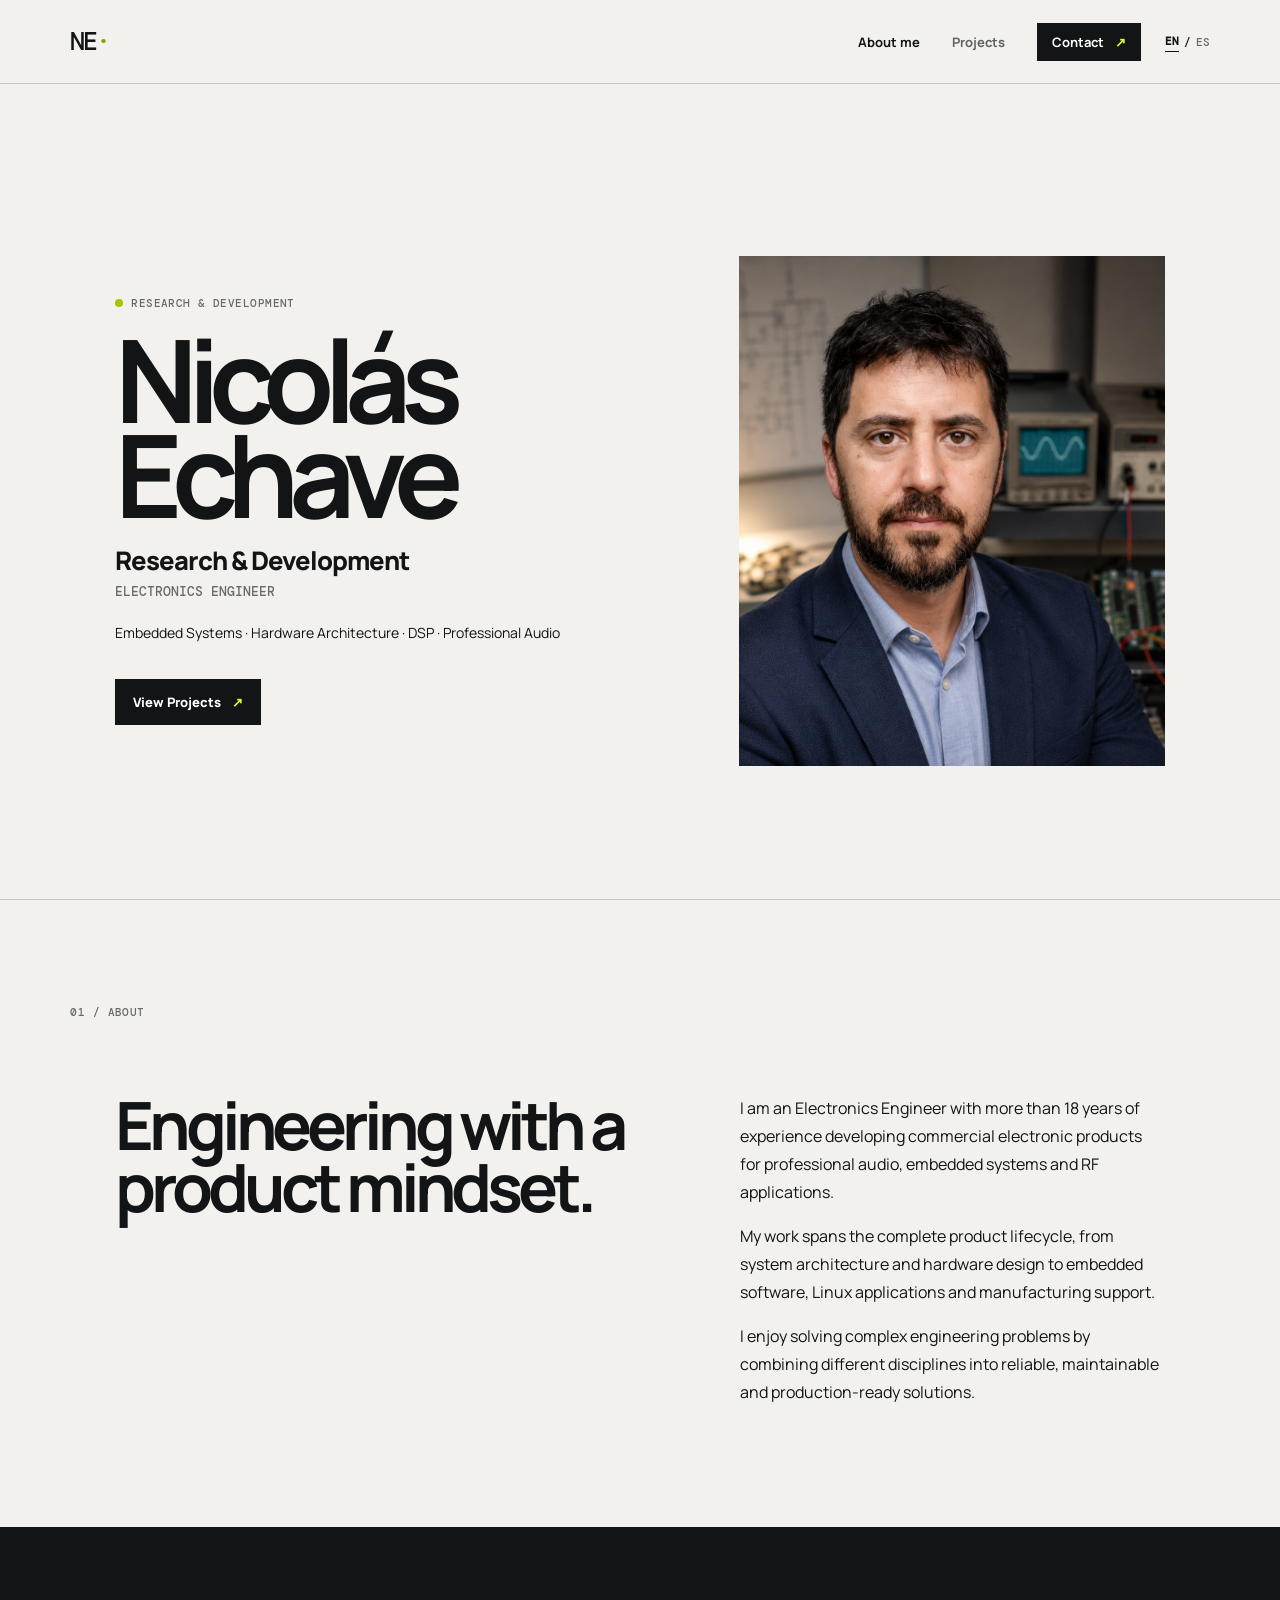
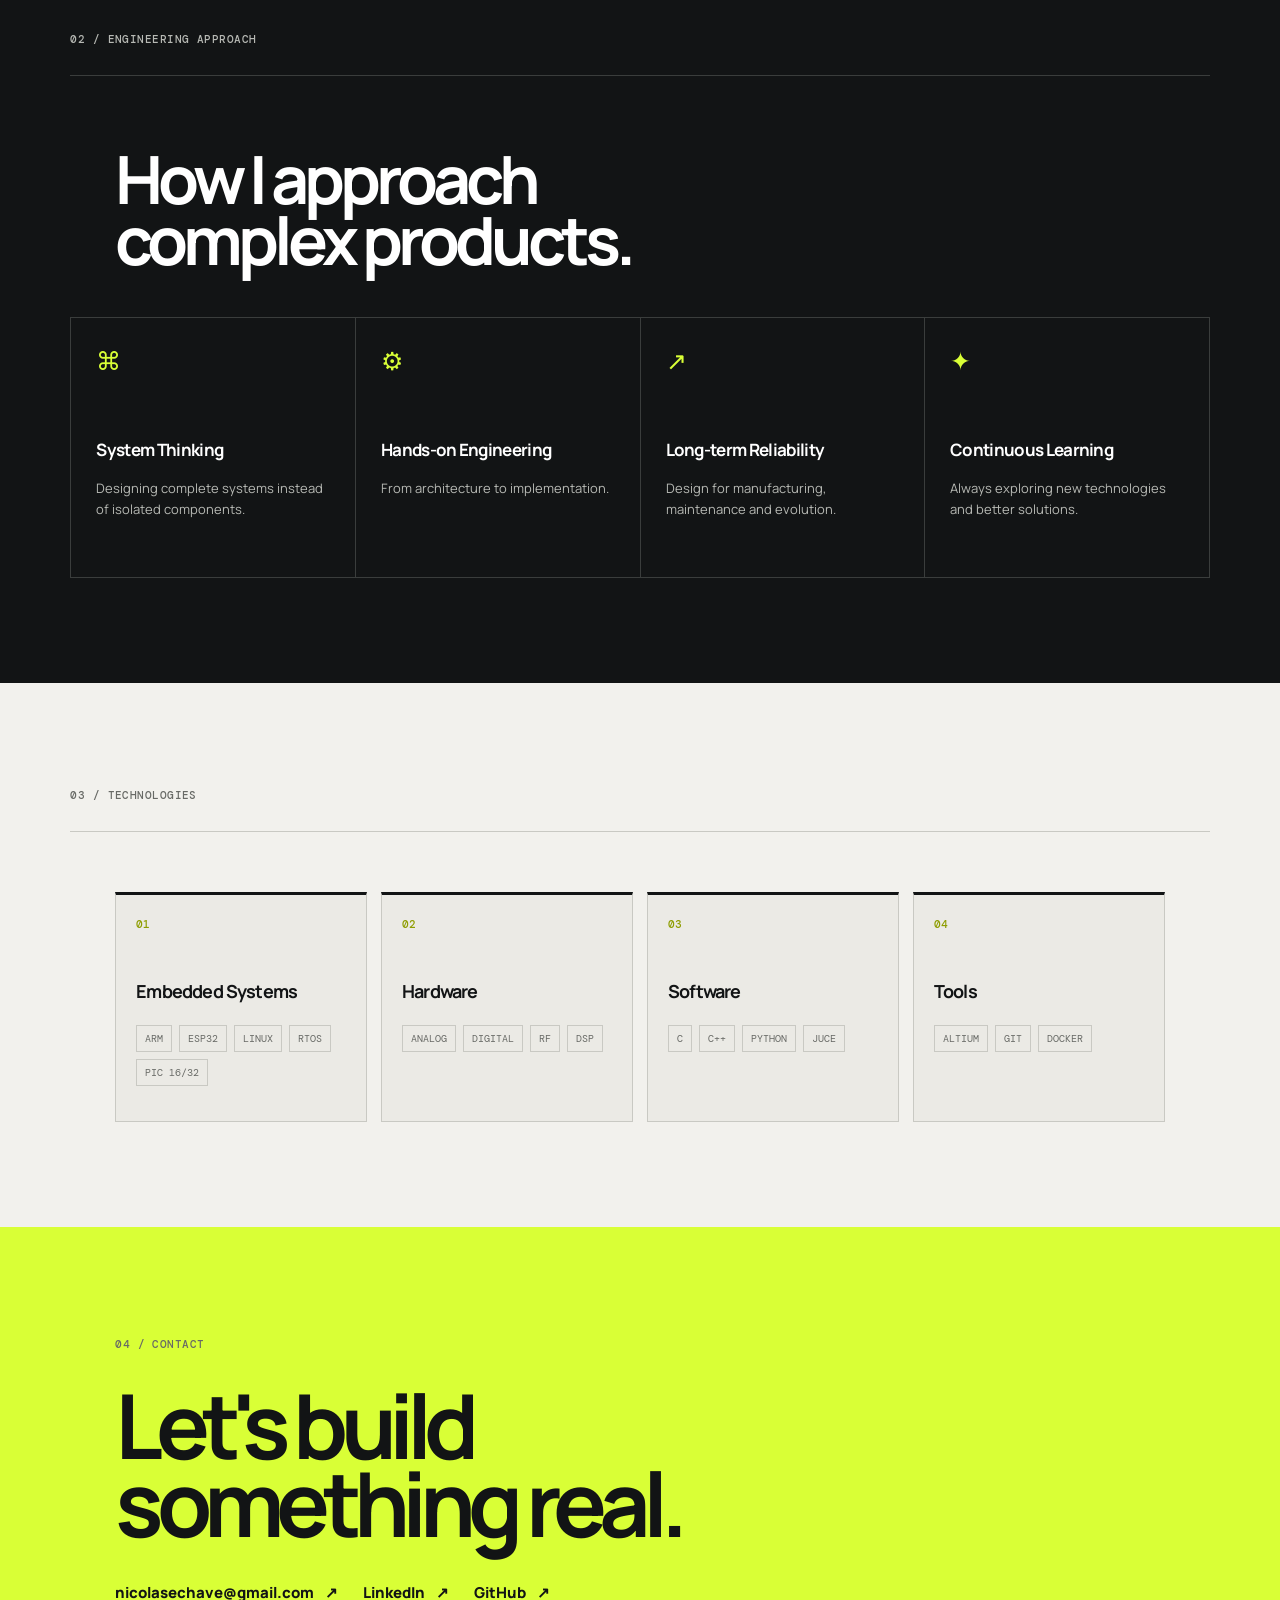
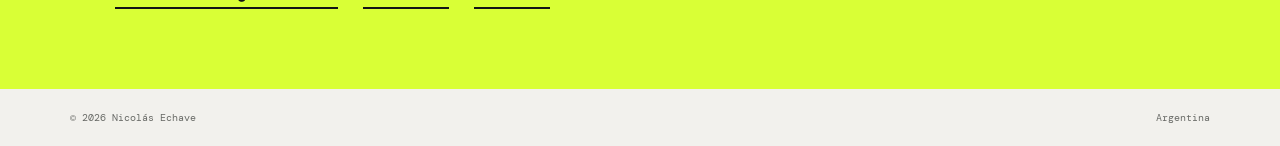
==== index.html @ 8f2b389d "initial start commit , created from local" ====
<!doctype html>
<html lang="en">
  <head>
    <meta charset="UTF-8" />
    <meta name="viewport" content="width=device-width, initial-scale=1.0" />
    <meta name="description" content="Portfolio of Nicolas Echave, Head of Research and Development and Electronics Engineer." />
    <title>Nicolas Echave — About</title>
    <link rel="preconnect" href="https://fonts.googleapis.com" />
    <link rel="preconnect" href="https://fonts.gstatic.com" crossorigin />
    <link href="https://fonts.googleapis.com/css2?family=DM+Mono:wght@400;500&family=Manrope:wght@400;500;600;700;800&display=swap" rel="stylesheet" />
    <link rel="stylesheet" href="styles.css" />
    <link rel="stylesheet" href="portrait.css" />
    <link rel="stylesheet" href="technologies.css" />
  </head>
  <body data-page="about">
    <header class="site-header">
      <a class="brand" href="index.html" aria-label="Nicolas Echave home">NE<span>·</span></a>
      <nav aria-label="Main navigation">
        <a class="active" href="index.html" data-i18n="navAbout">About me</a>
        <a href="projects.html" data-i18n="navProjects">Projects</a>
        <a class="nav-contact" href="#contact" data-i18n="navContact">Contact <span>↗</span></a>
      </nav>
      <div class="language-switch" aria-label="Language selector">
        <button type="button" data-language="en" aria-pressed="true">EN</button><span>/</span>
        <button type="button" data-language="es" aria-pressed="false">ES</button>
      </div>
    </header>

    <main>
      <section class="about-hero">
        <div class="hero-copy">
          <p class="eyebrow"><span></span><span data-i18n="heroEyebrow">Research & development</span></p>
          <h1>Nicolás<br />Echave</h1>
          <p class="hero-role" data-i18n="heroRole">Research & Development</p>
          <p class="hero-title" data-i18n="heroTitle">Electronics Engineer</p>
          <p class="hero-skills" data-i18n="heroSkills">Embedded Systems · Hardware Architecture · DSP · Professional Audio</p>
          <a class="primary-link" href="projects.html" data-i18n="viewProjects">View Projects <span>↗</span></a>
        </div>
        <div class="portrait-frame">
          <img src="profile2.png" alt="Nicolás Echave, Electronics Engineer" />
        </div>
      </section>

      <section class="about-section" id="about">
        <p class="eyebrow" data-i18n="aboutEyebrow">01 / About</p>
        <div class="about-copy">
          <h2 data-i18n="aboutHeading">Engineering with a product mindset.</h2>
          <div>
            <p data-i18n="aboutP1">I am an Electronics Engineer with more than 18 years of experience developing commercial electronic products for professional audio, embedded systems and RF applications.</p>
            <p data-i18n="aboutP2">My work spans the complete product lifecycle, from system architecture and hardware design to embedded software, Linux applications and manufacturing support.</p>
            <p data-i18n="aboutP3">I enjoy solving complex engineering problems by combining different disciplines into reliable, maintainable and production-ready solutions.</p>
          </div>
        </div>
      </section>

      <section class="approach-section">
        <div class="section-heading dark-heading"><p class="eyebrow" data-i18n="approachEyebrow">02 / Engineering approach</p></div>
        <div class="approach-intro"><h2 data-i18n="approachHeading">How I approach<br />complex products.</h2></div>
        <div class="approach-grid">
          <article><span class="card-symbol">⌘</span><h3 data-i18n="systemTitle">System Thinking</h3><p data-i18n="systemText">Designing complete systems instead of isolated components.</p></article>
          <article><span class="card-symbol">⚙</span><h3 data-i18n="handsTitle">Hands-on Engineering</h3><p data-i18n="handsText">From architecture to implementation.</p></article>
          <article><span class="card-symbol">↗</span><h3 data-i18n="reliabilityTitle">Long-term Reliability</h3><p data-i18n="reliabilityText">Design for manufacturing, maintenance and evolution.</p></article>
          <article><span class="card-symbol">✦</span><h3 data-i18n="learningTitle">Continuous Learning</h3><p data-i18n="learningText">Always exploring new technologies and better solutions.</p></article>
        </div>
      </section>

      <section class="tech-section">
        <div class="section-heading"><p class="eyebrow" data-i18n="techEyebrow">03 / Technologies</p></div>
        <div class="tech-grid">
          <article><span class="tech-number">01</span><h3 data-i18n="embedded">Embedded Systems</h3><div class="tech-tags"><span>ARM</span><span>ESP32</span><span>Linux</span><span>RTOS</span><span>PIC 16/32</span></div></article>
          <article><span class="tech-number">02</span><h3 data-i18n="hardware">Hardware</h3><div class="tech-tags"><span>Analog</span><span>Digital</span><span>RF</span><span>DSP</span></div></article>
          <article><span class="tech-number">03</span><h3 data-i18n="software">Software</h3><div class="tech-tags"><span>C</span><span>C++</span><span>Python</span><span>JUCE</span></div></article>
          <article><span class="tech-number">04</span><h3 data-i18n="tools">Tools</h3><div class="tech-tags"><span>Altium</span><span>Git</span><span>Docker</span></div></article>
        </div>
      </section>

      <section class="contact" id="contact">
        <p class="eyebrow" data-i18n="contactEyebrow">04 / Contact</p>
        <h2 data-i18n="contactHeading">Let's build<br />something real.</h2>
        <div class="contact-list">
          <a href="mailto:nicolasechave@gmail.com">nicolasechave@gmail.com <span>↗</span></a>
          <a href="https://www.linkedin.com/in/ing-nicolas-echave/" class="contact-placeholder" data-i18n="linkedin">LinkedIn <span>↗</span></a>
          <a href="https://github.com/nicolasechave" class="contact-placeholder" data-i18n="github">GitHub <span>↗</span></a>
        </div>
      </section>
    </main>
    <footer><span>© <span id="year"></span> Nicolás Echave</span><span>Argentina</span></footer>
    <script src="script.js"></script>
  </body>
</html>
---- styles.css ----
:root{--ink:#121415;--paper:#f2f1ed;--muted:#686a66;--lime:#d9ff36;--line:#c9c9c3}*{box-sizing:border-box}html{scroll-behavior:smooth}body{margin:0;background:var(--paper);color:var(--ink);font-family:Manrope,Arial,sans-serif}a{color:inherit;text-decoration:none}.site-header{height:84px;padding:0 5.5vw;display:flex;align-items:center;border-bottom:1px solid var(--line)}.brand{margin-right:auto;font:500 25px/1 'DM Mono',monospace;letter-spacing:-2px}.brand span{color:#8e9d00}nav{display:flex;align-items:center;gap:32px;font-size:13px;font-weight:700}nav a{opacity:.65}nav a:hover,nav a.active{opacity:1}.nav-contact{padding:10px 15px;background:var(--ink);color:#fff!important;opacity:1}.nav-contact span,.primary-link span,.contact-list span{color:var(--lime);margin-left:8px}.language-switch{display:flex;align-items:center;gap:5px;margin-left:24px;font:500 11px 'DM Mono',monospace}.language-switch button{padding:3px 0;border:0;background:transparent;color:var(--muted);font:inherit;cursor:pointer}.language-switch button[aria-pressed=true]{color:var(--ink);font-weight:700;border-bottom:1px solid var(--ink)}.eyebrow{margin:0;font:500 11px/1.3 'DM Mono',monospace;letter-spacing:.04em;text-transform:uppercase;color:var(--muted)}.eyebrow>span:first-child{display:inline-block;width:8px;height:8px;margin-right:8px;border-radius:50%;background:#a6c400}.about-hero{min-height:calc(100vh - 84px);display:grid;grid-template-columns:1.1fr .9fr;padding:8vw 9vw 5vw;gap:8vw;align-items:center;border-bottom:1px solid var(--line)}h1,h2,h3,p{margin-top:0}h1{margin:22px 0;font-size:clamp(4.6rem,9vw,10rem);line-height:.82;letter-spacing:-.09em}.hero-role{margin:0 0 5px;font-size:clamp(1.15rem,2vw,1.7rem);font-weight:800;letter-spacing:-.04em}.hero-title{margin:0 0 22px;font:500 13px 'DM Mono',monospace;text-transform:uppercase;color:var(--muted)}.hero-skills{max-width:500px;margin:0 0 35px;font-size:14px;line-height:1.6}.primary-link{display:inline-block;padding:14px 18px;background:var(--ink);color:#fff;font-size:13px;font-weight:800}.portrait-frame{position:relative;min-height:510px;background:#d9d8d1;overflow:hidden}.portrait-placeholder{position:absolute;inset:0;display:grid;place-content:center;text-align:center;background:linear-gradient(135deg,#c4c5bc,#e3e1d9)}.portrait-placeholder span{font:800 clamp(5rem,13vw,10rem)/.8 Manrope,sans-serif;letter-spacing:-.1em;color:#a3a49b}.portrait-placeholder small{margin-top:22px;font:11px 'DM Mono',monospace;text-transform:uppercase;color:var(--muted)}.portrait-frame>p{position:absolute;bottom:12px;left:14px;margin:0;font:10px 'DM Mono',monospace;text-transform:uppercase;color:var(--muted)}.about-section,.tech-section{padding:105px 5.5vw}.about-copy{display:grid;grid-template-columns:1.2fr 1fr;gap:9vw;padding:75px 3.5vw 0}.about-copy h2,.approach-intro h2{font-size:clamp(2.8rem,5.2vw,5.4rem);line-height:.93;letter-spacing:-.075em}.about-copy div{max-width:510px}.about-copy p{font-size:16px;line-height:1.75}.approach-section{padding:105px 5.5vw;background:var(--ink);color:#fff}.dark-heading{border-color:#3a3d3c!important}.dark-heading .eyebrow{color:#b7b9b4}.section-heading{display:flex;justify-content:space-between;padding-bottom:28px;border-bottom:1px solid var(--line)}.approach-intro{padding:72px 3.5vw 46px}.approach-intro h2{margin:0}.approach-grid{display:grid;grid-template-columns:repeat(4,1fr);border-top:1px solid #3a3d3c;border-left:1px solid #3a3d3c}.approach-grid article{min-height:260px;padding:25px;border-right:1px solid #3a3d3c;border-bottom:1px solid #3a3d3c}.card-symbol{display:block;margin-bottom:60px;color:var(--lime);font-size:25px}.approach-grid h3{font-size:17px;letter-spacing:-.04em}.approach-grid p{margin:0;color:#b7b9b4;font-size:13px;line-height:1.6}.tech-grid{display:grid;grid-template-columns:repeat(4,1fr);gap:18px;padding:60px 3.5vw 0}.tech-grid article{padding:20px 0;border-top:2px solid var(--ink)}.tech-grid h3{margin-bottom:16px;font-size:15px}.tech-grid p{margin:0;font:11px/1.8 'DM Mono',monospace;color:var(--muted)}.contact{padding:110px 9vw 80px;background:var(--lime)}.contact h2{margin:35px 0 40px;font-size:clamp(3.3rem,7vw,7.5rem);line-height:.87;letter-spacing:-.085em}.contact-list{display:flex;flex-wrap:wrap;gap:25px}.contact-list a{padding-bottom:4px;border-bottom:2px solid var(--ink);font-size:15px;font-weight:800}.contact-list span{color:var(--ink)}footer{padding:22px 5.5vw;display:flex;justify-content:space-between;color:var(--muted);font:10px 'DM Mono',monospace}.projects-hero{padding:12vh 9vw 8vw;border-bottom:1px solid var(--line)}.projects-hero h1{margin:25px 0 0;font-size:clamp(4rem,9vw,9.4rem)}.projects-hero h1 em{font-family:Georgia,serif;font-weight:400}.project-list{padding:0 5.5vw}.project{display:grid;grid-template-columns:1.5fr 1fr;gap:7vw;align-items:center;padding:70px 3.5vw;border-bottom:1px solid var(--line)}.project.reverse{grid-template-columns:1fr 1.5fr}.project.reverse .project-image{order:2}.project.reverse .project-info{order:1}.project-image{position:relative;min-height:430px;overflow:hidden;background:#deded9}.project-image img{position:absolute;width:100%;height:100%;object-fit:cover;transition:transform .55s}.project:hover .project-image img{transform:scale(1.04)}.image-number{position:absolute;top:16px;left:16px;padding:7px 9px;background:var(--paper);font:11px 'DM Mono',monospace}.project-type{font:500 11px 'DM Mono',monospace;text-transform:uppercase;color:var(--muted)}.project h2{margin:0 0 24px;font-size:clamp(2.3rem,4vw,4.4rem);line-height:.94;letter-spacing:-.07em}.project-description{font-size:15px;line-height:1.65}.tags{display:flex;flex-wrap:wrap;gap:8px;padding:18px 0 20px;margin:0;list-style:none}.tags li{padding:7px 9px;border:1px solid var(--line);font:10px 'DM Mono',monospace;text-transform:uppercase}.text-link{padding:0;border:0;background:transparent;font:700 13px Manrope,sans-serif;cursor:pointer}.gallery{width:min(1100px,92vw);max-height:90vh;padding:48px 24px 24px;border:0;background:var(--paper);box-shadow:0 20px 70px #0008}.gallery::backdrop{background:#101111cc}.gallery-close{position:absolute;right:12px;top:8px;width:34px;height:34px;border:0;background:transparent;font-size:30px;cursor:pointer}.gallery-content{display:grid;grid-template-columns:repeat(3,1fr);gap:12px;overflow:auto;max-height:78vh}.gallery-item{display:block;padding:0;border:0;background:#deded9;cursor:zoom-in;overflow:hidden}.gallery-content img{display:block;width:100%;aspect-ratio:1.2;object-fit:cover;transition:transform .25s}.gallery-item:hover img,.gallery-item:focus-visible img{transform:scale(1.04)}.image-preview{position:absolute;z-index:2;inset:0;display:grid;place-items:center;padding:48px 56px;background:#161817}.image-preview[hidden]{display:none}.image-preview img{display:block;max-width:100%;max-height:calc(90vh - 96px);object-fit:contain}.preview-close{position:absolute;right:14px;top:9px;width:38px;height:38px;border:0;color:#fff;background:transparent;font-size:30px;cursor:pointer}.preview-counter{position:absolute;bottom:14px;left:18px;margin:0;color:#fff;font:11px 'DM Mono',monospace}@media(max-width:760px){.site-header{height:68px;padding:0 22px}.brand{font-size:18px}nav{gap:12px;font-size:10px}.nav-contact{padding:8px 9px}.language-switch{gap:3px;margin-left:10px;font-size:10px}.about-hero{min-height:auto;grid-template-columns:1fr;padding:70px 22px 0;gap:45px}.portrait-frame{min-height:390px}.about-section,.tech-section,.approach-section{padding:70px 22px}.about-copy{display:block;padding:48px 0 0}.about-copy div{margin-top:35px}.approach-intro{padding:48px 0 35px}.approach-grid,.tech-grid{grid-template-columns:1fr 1fr}.approach-grid article{min-height:220px;padding:18px}.card-symbol{margin-bottom:40px}.tech-grid{gap:12px;padding:45px 0 0}.contact{padding:75px 22px 55px}.project-list{padding:0 22px}.projects-hero{padding:80px 22px 60px}.project,.project.reverse{display:flex;flex-direction:column;gap:28px;padding:45px 0}.project.reverse .project-image,.project.reverse .project-info{order:initial}.project-image{width:100%;min-height:300px}.gallery-content{grid-template-columns:1fr 1fr}footer{padding:18px 22px}}
---- portrait.css ----
.portrait-frame img {
  position: absolute;
  inset: 0;
  display: block;
  width: 100%;
  height: 100%;
  object-fit: cover;
  object-position: center top;
}
---- technologies.css ----
.tech-grid {
  gap: 14px;
}

.tech-grid article {
  position: relative;
  min-height: 230px;
  padding: 22px 20px;
  border: 1px solid var(--line);
  border-top: 3px solid var(--ink);
  background: #ebeae5;
  transition: background .2s ease, color .2s ease, transform .2s ease;
}

.tech-grid article:hover {
  background: var(--ink);
  color: white;
  transform: translateY(-5px);
}

.tech-number {
  display: block;
  margin-bottom: 48px;
  color: #8e9d00;
  font: 500 11px 'DM Mono', monospace;
}

.tech-grid h3 {
  margin-bottom: 22px;
  font-size: 18px;
  letter-spacing: -.045em;
}

.tech-tags {
  display: flex;
  flex-wrap: wrap;
  gap: 7px;
}

.tech-tags span {
  padding: 6px 8px;
  border: 1px solid var(--line);
  color: var(--muted);
  font: 10px 'DM Mono', monospace;
  text-transform: uppercase;
}

.tech-grid article:hover .tech-tags span {
  border-color: #515350;
  color: #e2e4dd;
}

@media (max-width: 760px) {
  .tech-grid article { min-height: 190px; padding: 17px; }
  .tech-number { margin-bottom: 32px; }
  .tech-grid h3 { font-size: 15px; }
}
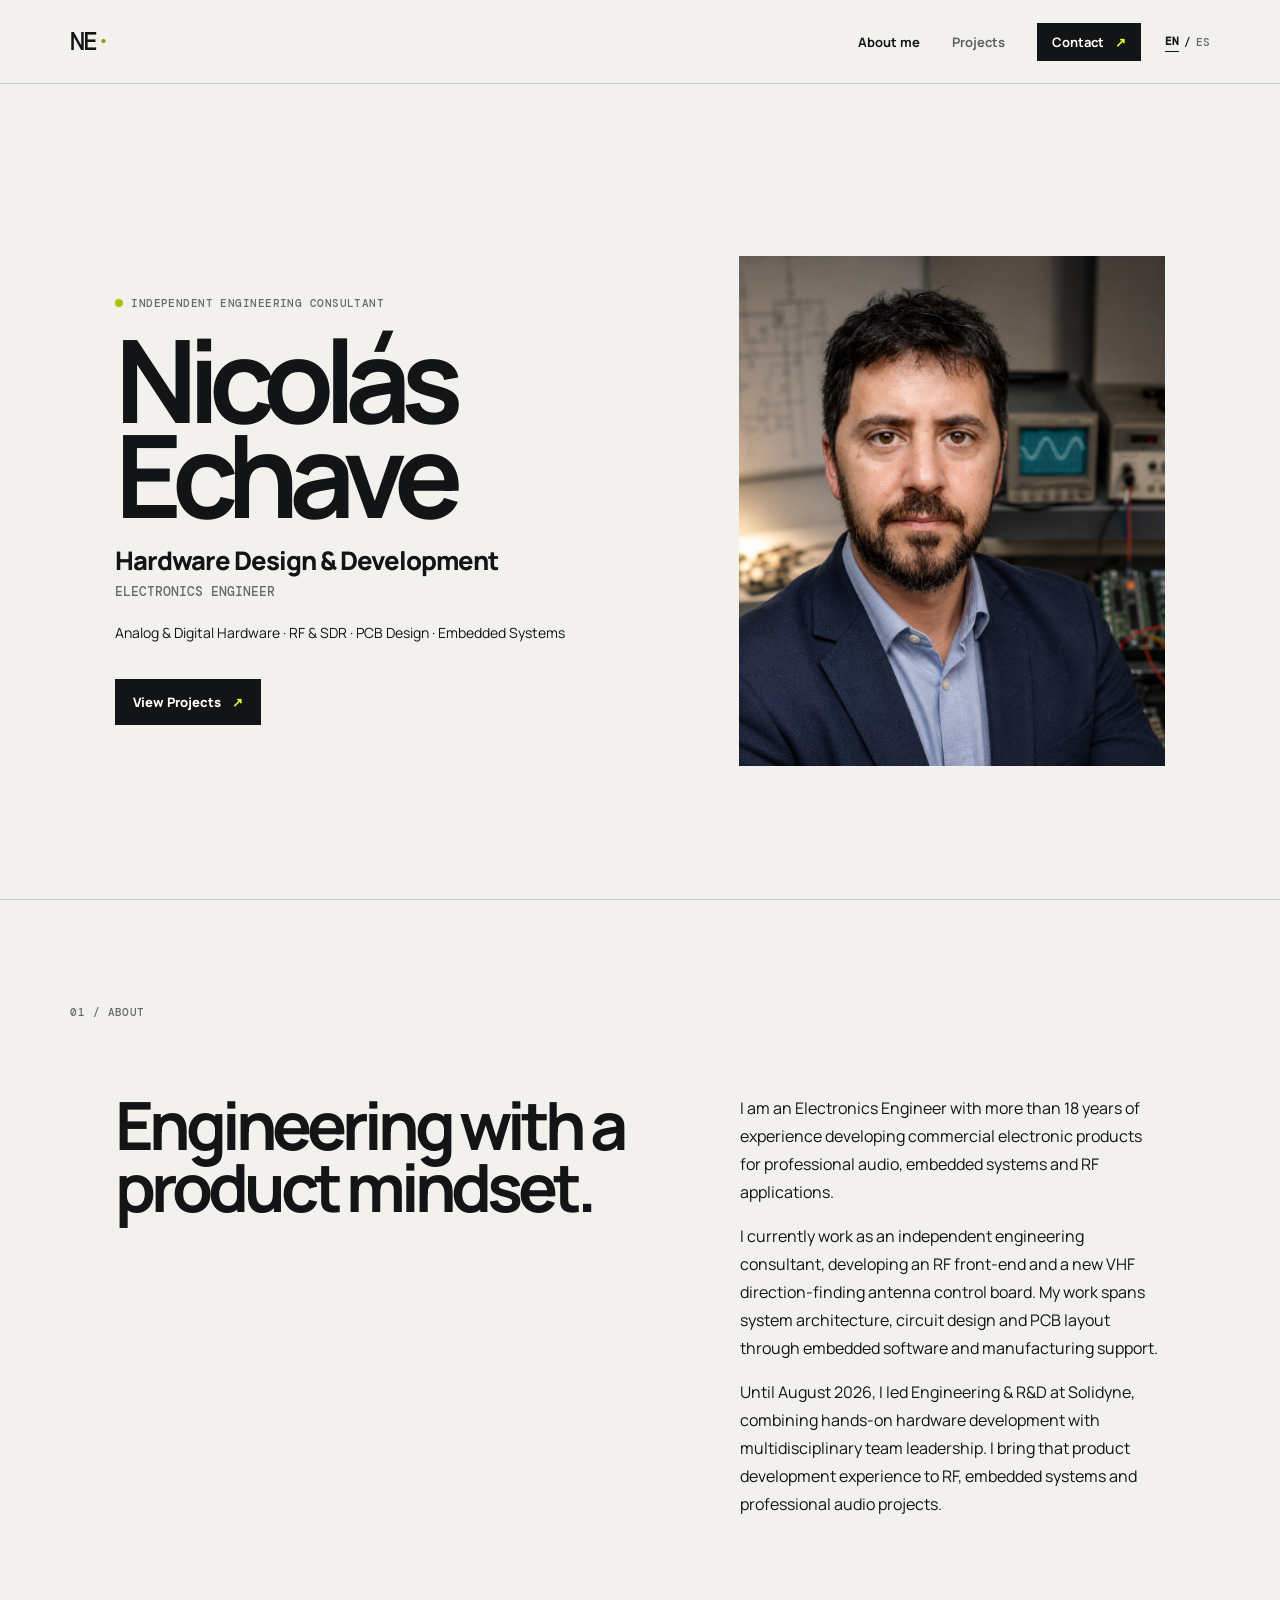
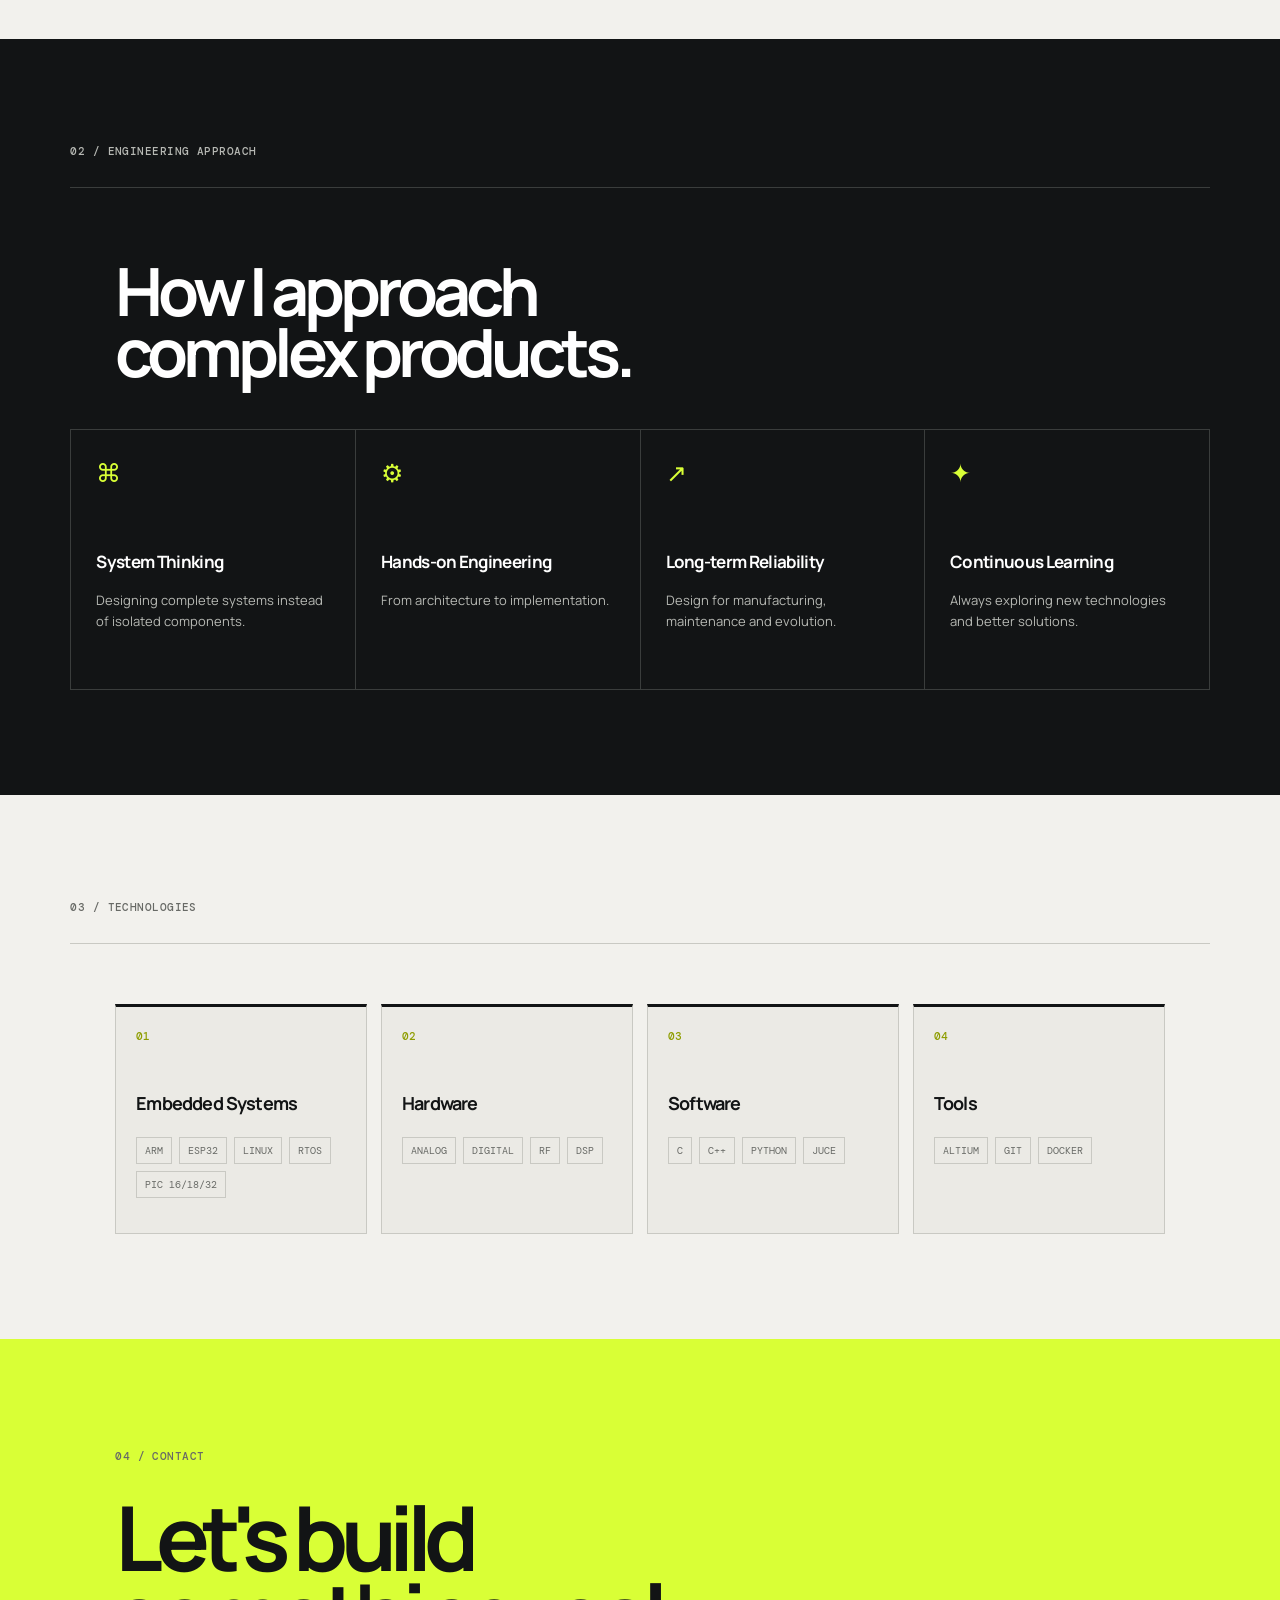
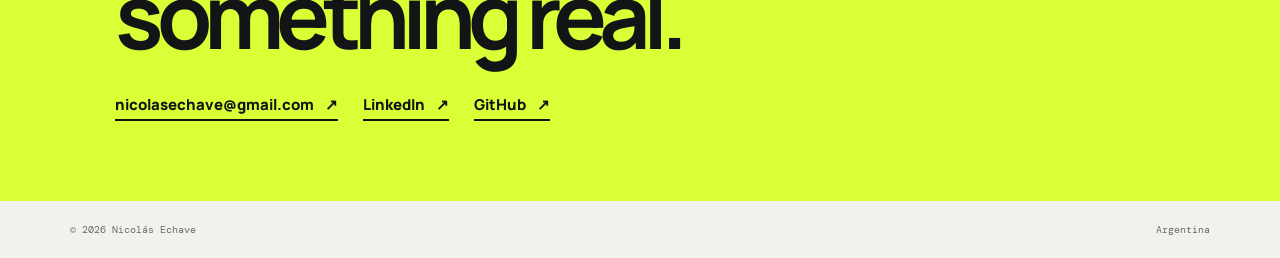
==== commit 67fb8a96: "Update portfolio and remove detailed PCB images" ====
--- a/index.html
+++ b/index.html
@@ -3,8 +3,8 @@
   <head>
     <meta charset="UTF-8" />
     <meta name="viewport" content="width=device-width, initial-scale=1.0" />
-    <meta name="description" content="Portfolio of Nicolas Echave, Head of Research and Development and Electronics Engineer." />
-    <title>Nicolas Echave — About</title>
+    <meta name="description" content="Nicolás Echave, Electronics Engineer and independent engineering consultant. Analog and digital hardware, RF, PCB design and embedded systems." />
+    <title>Nicolás Echave — Hardware Design & Development</title>
     <link rel="preconnect" href="https://fonts.googleapis.com" />
     <link rel="preconnect" href="https://fonts.gstatic.com" crossorigin />
     <link href="https://fonts.googleapis.com/css2?family=DM+Mono:wght@400;500&family=Manrope:wght@400;500;600;700;800&display=swap" rel="stylesheet" />
@@ -29,11 +29,11 @@
     <main>
       <section class="about-hero">
         <div class="hero-copy">
-          <p class="eyebrow"><span></span><span data-i18n="heroEyebrow">Research & development</span></p>
+          <p class="eyebrow"><span></span><span data-i18n="heroEyebrow">Independent engineering consultant</span></p>
           <h1>Nicolás<br />Echave</h1>
-          <p class="hero-role" data-i18n="heroRole">Research & Development</p>
+          <p class="hero-role" data-i18n="heroRole">Hardware Design & Development</p>
           <p class="hero-title" data-i18n="heroTitle">Electronics Engineer</p>
-          <p class="hero-skills" data-i18n="heroSkills">Embedded Systems · Hardware Architecture · DSP · Professional Audio</p>
+          <p class="hero-skills" data-i18n="heroSkills">Analog & Digital Hardware · RF & SDR · PCB Design · Embedded Systems</p>
           <a class="primary-link" href="projects.html" data-i18n="viewProjects">View Projects <span>↗</span></a>
         </div>
         <div class="portrait-frame">
@@ -47,8 +47,8 @@
           <h2 data-i18n="aboutHeading">Engineering with a product mindset.</h2>
           <div>
             <p data-i18n="aboutP1">I am an Electronics Engineer with more than 18 years of experience developing commercial electronic products for professional audio, embedded systems and RF applications.</p>
-            <p data-i18n="aboutP2">My work spans the complete product lifecycle, from system architecture and hardware design to embedded software, Linux applications and manufacturing support.</p>
-            <p data-i18n="aboutP3">I enjoy solving complex engineering problems by combining different disciplines into reliable, maintainable and production-ready solutions.</p>
+            <p data-i18n="aboutP2">I currently work as an independent engineering consultant, developing an RF front-end and a new VHF direction-finding antenna control board. My work spans system architecture, circuit design and PCB layout through embedded software and manufacturing support.</p>
+            <p data-i18n="aboutP3">Until August 2026, I led Engineering & R&D at Solidyne, combining hands-on hardware development with multidisciplinary team leadership. I bring that product development experience to RF, embedded systems and professional audio projects.</p>
           </div>
         </div>
       </section>
@@ -67,7 +67,7 @@
       <section class="tech-section">
         <div class="section-heading"><p class="eyebrow" data-i18n="techEyebrow">03 / Technologies</p></div>
         <div class="tech-grid">
-          <article><span class="tech-number">01</span><h3 data-i18n="embedded">Embedded Systems</h3><div class="tech-tags"><span>ARM</span><span>ESP32</span><span>Linux</span><span>RTOS</span><span>PIC 16/32</span></div></article>
+          <article><span class="tech-number">01</span><h3 data-i18n="embedded">Embedded Systems</h3><div class="tech-tags"><span>ARM</span><span>ESP32</span><span>Linux</span><span>RTOS</span><span>PIC 16/18/32</span></div></article>
           <article><span class="tech-number">02</span><h3 data-i18n="hardware">Hardware</h3><div class="tech-tags"><span>Analog</span><span>Digital</span><span>RF</span><span>DSP</span></div></article>
           <article><span class="tech-number">03</span><h3 data-i18n="software">Software</h3><div class="tech-tags"><span>C</span><span>C++</span><span>Python</span><span>JUCE</span></div></article>
           <article><span class="tech-number">04</span><h3 data-i18n="tools">Tools</h3><div class="tech-tags"><span>Altium</span><span>Git</span><span>Docker</span></div></article>
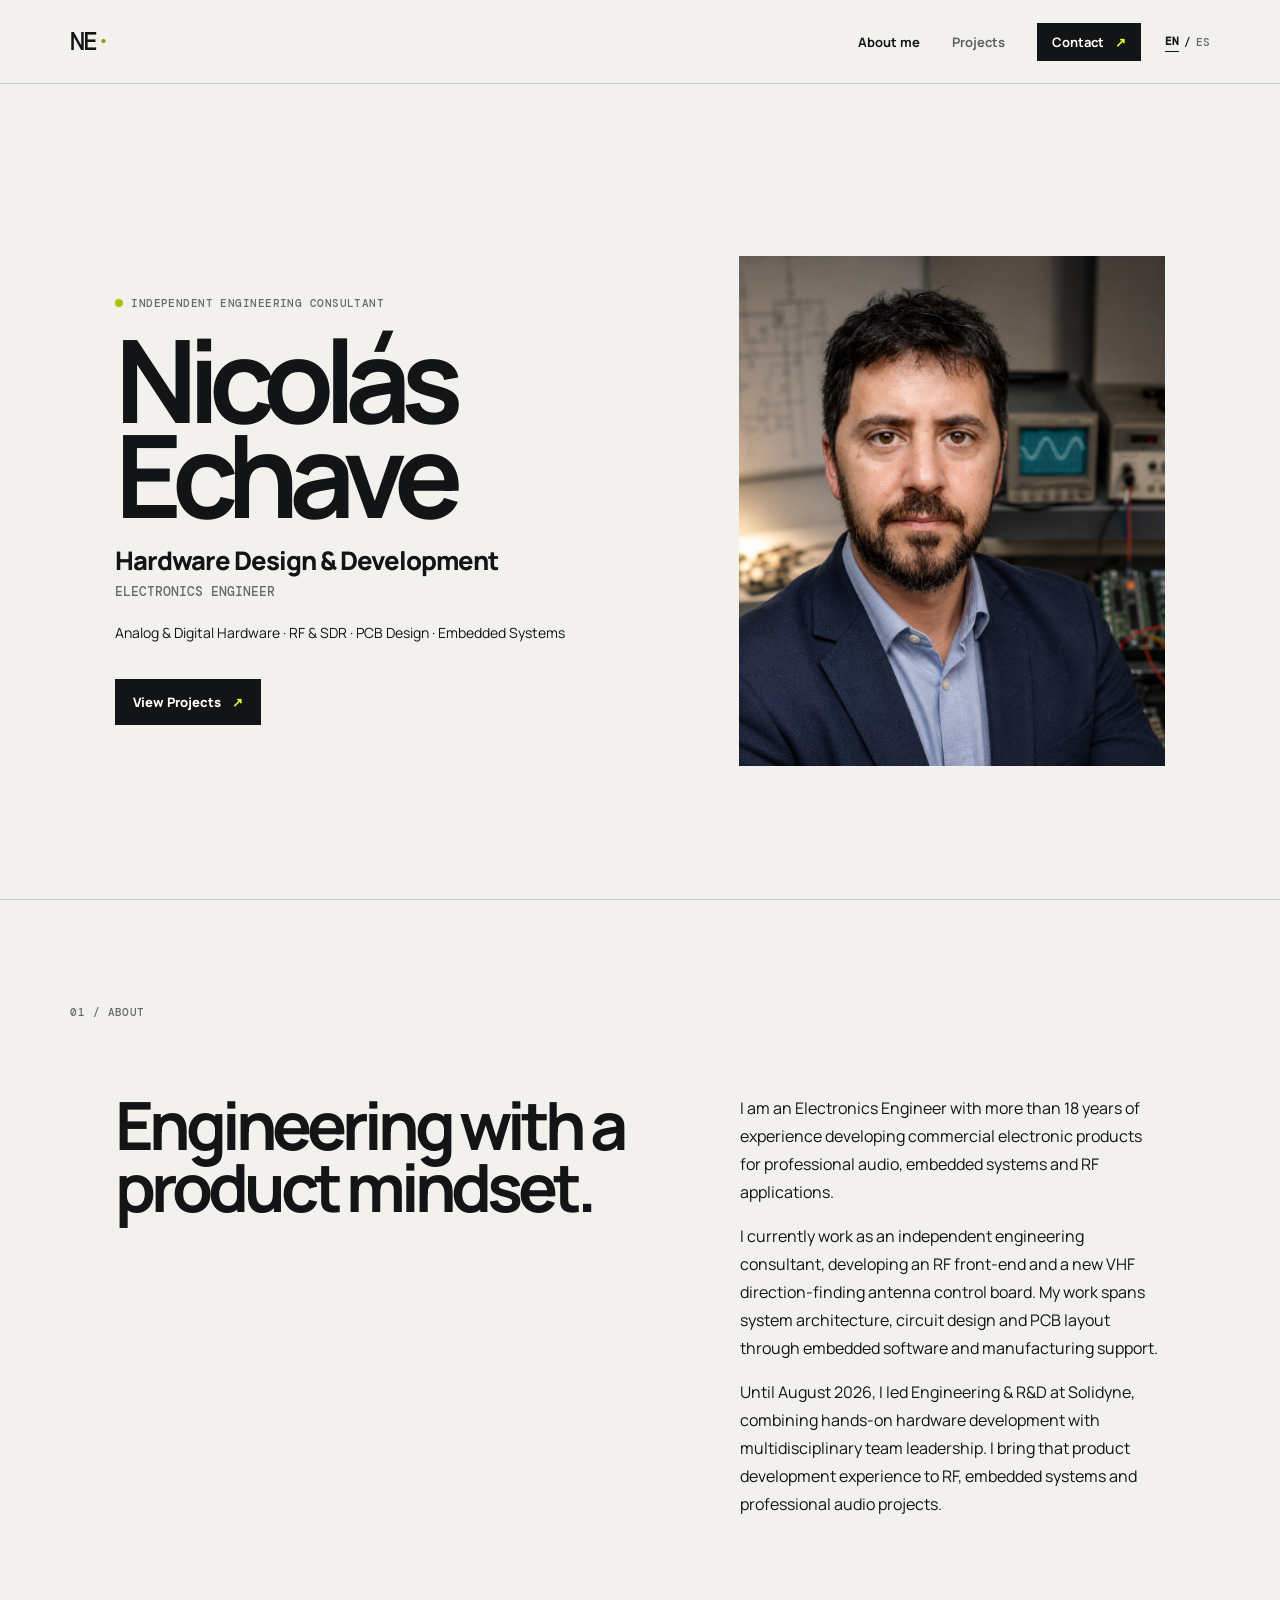
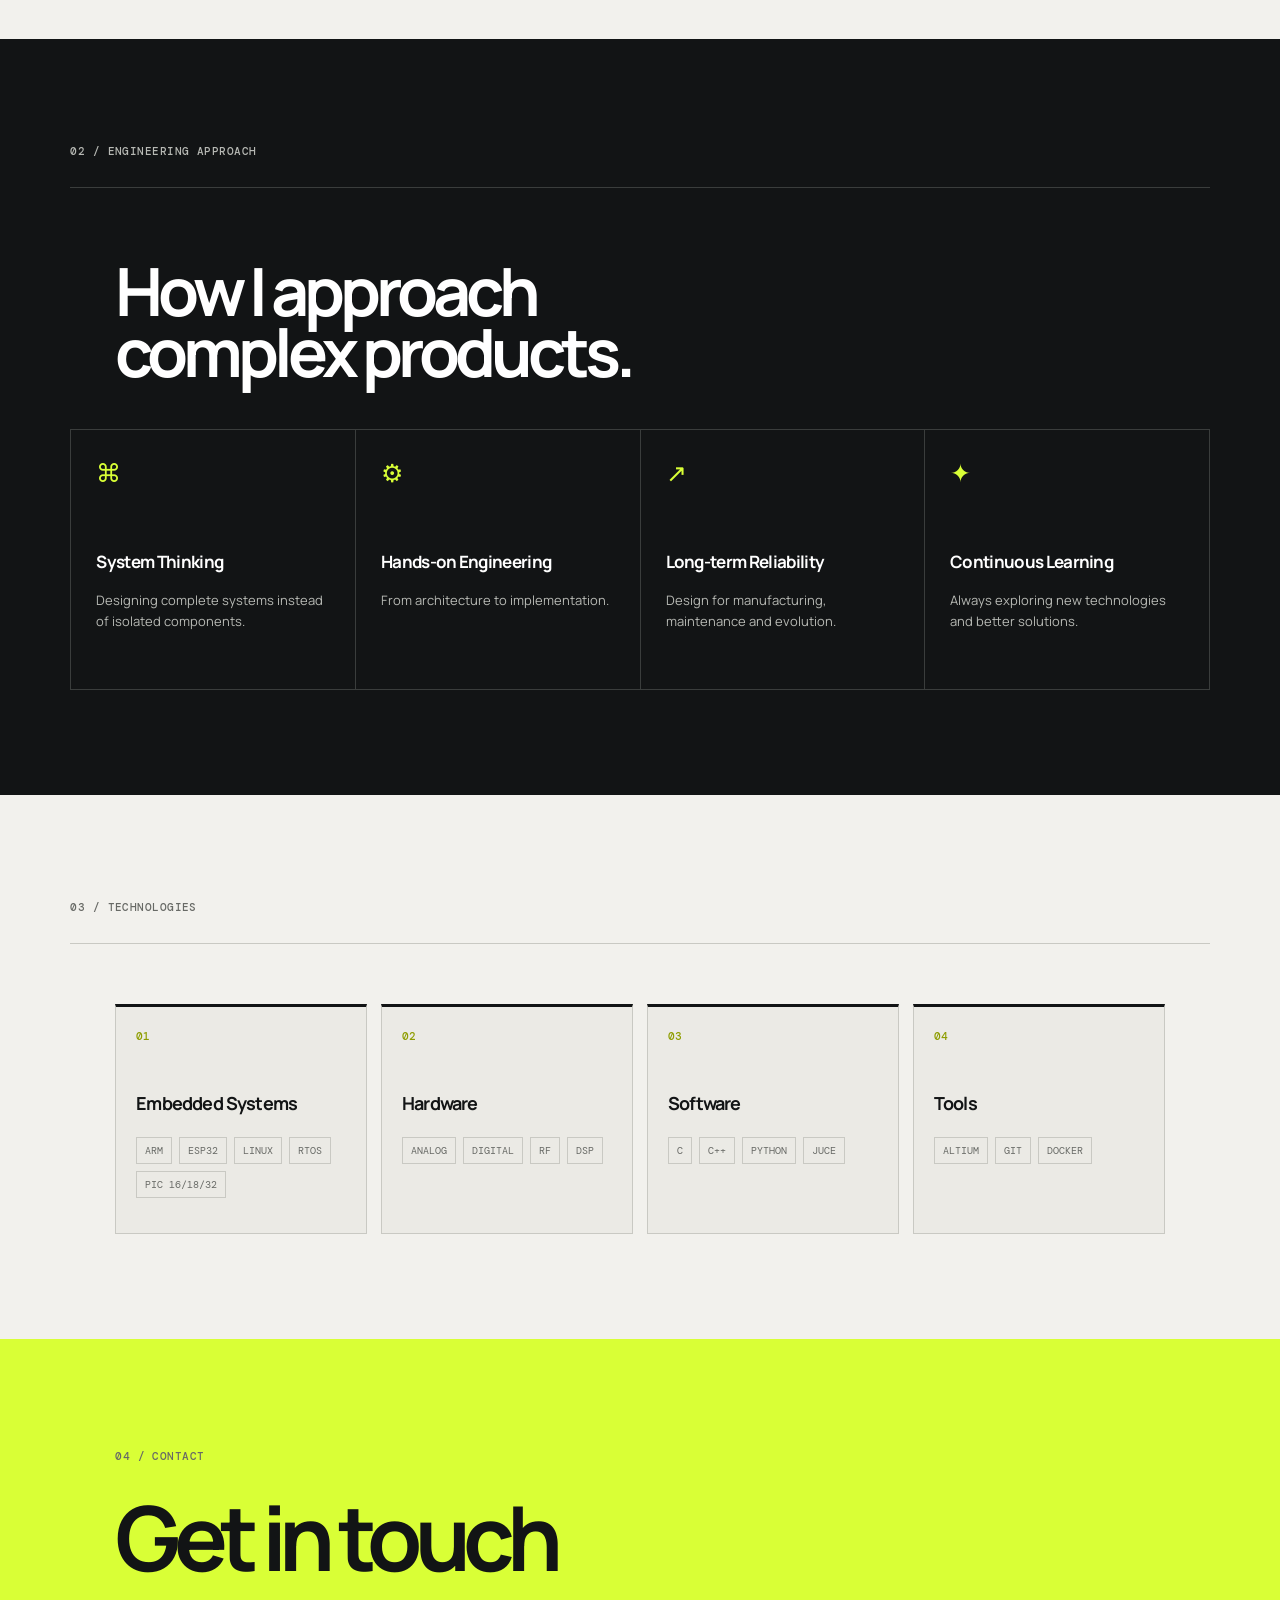
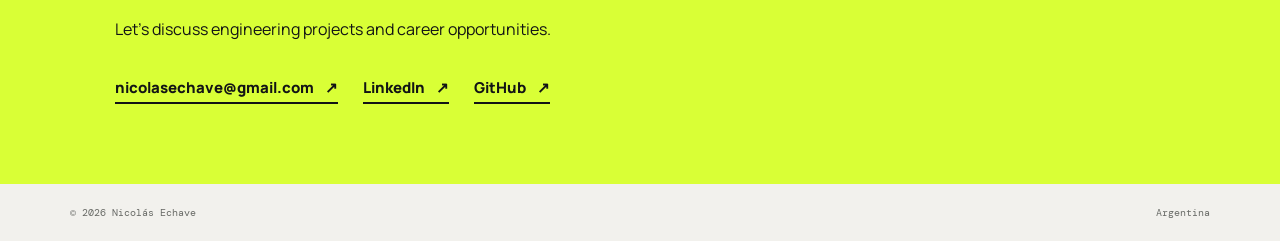
==== commit ef9b5dd7: "contact update" ====
--- a/index.html
+++ b/index.html
@@ -76,7 +76,8 @@
 
       <section class="contact" id="contact">
         <p class="eyebrow" data-i18n="contactEyebrow">04 / Contact</p>
-        <h2 data-i18n="contactHeading">Let's build<br />something real.</h2>
+        <h2 data-i18n="contactHeading">Get in touch</h2>
+        <p class="contact-intro" data-i18n="contactIntro">Let's discuss engineering projects and career opportunities.</p>
         <div class="contact-list">
           <a href="mailto:nicolasechave@gmail.com">nicolasechave@gmail.com <span>↗</span></a>
           <a href="https://www.linkedin.com/in/ing-nicolas-echave/" class="contact-placeholder" data-i18n="linkedin">LinkedIn <span>↗</span></a>
--- a/styles.css
+++ b/styles.css
@@ -1 +1,3 @@
 :root{--ink:#121415;--paper:#f2f1ed;--muted:#686a66;--lime:#d9ff36;--line:#c9c9c3}*{box-sizing:border-box}html{scroll-behavior:smooth}body{margin:0;background:var(--paper);color:var(--ink);font-family:Manrope,Arial,sans-serif}a{color:inherit;text-decoration:none}.site-header{height:84px;padding:0 5.5vw;display:flex;align-items:center;border-bottom:1px solid var(--line)}.brand{margin-right:auto;font:500 25px/1 'DM Mono',monospace;letter-spacing:-2px}.brand span{color:#8e9d00}nav{display:flex;align-items:center;gap:32px;font-size:13px;font-weight:700}nav a{opacity:.65}nav a:hover,nav a.active{opacity:1}.nav-contact{padding:10px 15px;background:var(--ink);color:#fff!important;opacity:1}.nav-contact span,.primary-link span,.contact-list span{color:var(--lime);margin-left:8px}.language-switch{display:flex;align-items:center;gap:5px;margin-left:24px;font:500 11px 'DM Mono',monospace}.language-switch button{padding:3px 0;border:0;background:transparent;color:var(--muted);font:inherit;cursor:pointer}.language-switch button[aria-pressed=true]{color:var(--ink);font-weight:700;border-bottom:1px solid var(--ink)}.eyebrow{margin:0;font:500 11px/1.3 'DM Mono',monospace;letter-spacing:.04em;text-transform:uppercase;color:var(--muted)}.eyebrow>span:first-child{display:inline-block;width:8px;height:8px;margin-right:8px;border-radius:50%;background:#a6c400}.about-hero{min-height:calc(100vh - 84px);display:grid;grid-template-columns:1.1fr .9fr;padding:8vw 9vw 5vw;gap:8vw;align-items:center;border-bottom:1px solid var(--line)}h1,h2,h3,p{margin-top:0}h1{margin:22px 0;font-size:clamp(4.6rem,9vw,10rem);line-height:.82;letter-spacing:-.09em}.hero-role{margin:0 0 5px;font-size:clamp(1.15rem,2vw,1.7rem);font-weight:800;letter-spacing:-.04em}.hero-title{margin:0 0 22px;font:500 13px 'DM Mono',monospace;text-transform:uppercase;color:var(--muted)}.hero-skills{max-width:500px;margin:0 0 35px;font-size:14px;line-height:1.6}.primary-link{display:inline-block;padding:14px 18px;background:var(--ink);color:#fff;font-size:13px;font-weight:800}.portrait-frame{position:relative;min-height:510px;background:#d9d8d1;overflow:hidden}.portrait-placeholder{position:absolute;inset:0;display:grid;place-content:center;text-align:center;background:linear-gradient(135deg,#c4c5bc,#e3e1d9)}.portrait-placeholder span{font:800 clamp(5rem,13vw,10rem)/.8 Manrope,sans-serif;letter-spacing:-.1em;color:#a3a49b}.portrait-placeholder small{margin-top:22px;font:11px 'DM Mono',monospace;text-transform:uppercase;color:var(--muted)}.portrait-frame>p{position:absolute;bottom:12px;left:14px;margin:0;font:10px 'DM Mono',monospace;text-transform:uppercase;color:var(--muted)}.about-section,.tech-section{padding:105px 5.5vw}.about-copy{display:grid;grid-template-columns:1.2fr 1fr;gap:9vw;padding:75px 3.5vw 0}.about-copy h2,.approach-intro h2{font-size:clamp(2.8rem,5.2vw,5.4rem);line-height:.93;letter-spacing:-.075em}.about-copy div{max-width:510px}.about-copy p{font-size:16px;line-height:1.75}.approach-section{padding:105px 5.5vw;background:var(--ink);color:#fff}.dark-heading{border-color:#3a3d3c!important}.dark-heading .eyebrow{color:#b7b9b4}.section-heading{display:flex;justify-content:space-between;padding-bottom:28px;border-bottom:1px solid var(--line)}.approach-intro{padding:72px 3.5vw 46px}.approach-intro h2{margin:0}.approach-grid{display:grid;grid-template-columns:repeat(4,1fr);border-top:1px solid #3a3d3c;border-left:1px solid #3a3d3c}.approach-grid article{min-height:260px;padding:25px;border-right:1px solid #3a3d3c;border-bottom:1px solid #3a3d3c}.card-symbol{display:block;margin-bottom:60px;color:var(--lime);font-size:25px}.approach-grid h3{font-size:17px;letter-spacing:-.04em}.approach-grid p{margin:0;color:#b7b9b4;font-size:13px;line-height:1.6}.tech-grid{display:grid;grid-template-columns:repeat(4,1fr);gap:18px;padding:60px 3.5vw 0}.tech-grid article{padding:20px 0;border-top:2px solid var(--ink)}.tech-grid h3{margin-bottom:16px;font-size:15px}.tech-grid p{margin:0;font:11px/1.8 'DM Mono',monospace;color:var(--muted)}.contact{padding:110px 9vw 80px;background:var(--lime)}.contact h2{margin:35px 0 40px;font-size:clamp(3.3rem,7vw,7.5rem);line-height:.87;letter-spacing:-.085em}.contact-list{display:flex;flex-wrap:wrap;gap:25px}.contact-list a{padding-bottom:4px;border-bottom:2px solid var(--ink);font-size:15px;font-weight:800}.contact-list span{color:var(--ink)}footer{padding:22px 5.5vw;display:flex;justify-content:space-between;color:var(--muted);font:10px 'DM Mono',monospace}.projects-hero{padding:12vh 9vw 8vw;border-bottom:1px solid var(--line)}.projects-hero h1{margin:25px 0 0;font-size:clamp(4rem,9vw,9.4rem)}.projects-hero h1 em{font-family:Georgia,serif;font-weight:400}.project-list{padding:0 5.5vw}.project{display:grid;grid-template-columns:1.5fr 1fr;gap:7vw;align-items:center;padding:70px 3.5vw;border-bottom:1px solid var(--line)}.project.reverse{grid-template-columns:1fr 1.5fr}.project.reverse .project-image{order:2}.project.reverse .project-info{order:1}.project-image{position:relative;min-height:430px;overflow:hidden;background:#deded9}.project-image img{position:absolute;width:100%;height:100%;object-fit:cover;transition:transform .55s}.project:hover .project-image img{transform:scale(1.04)}.image-number{position:absolute;top:16px;left:16px;padding:7px 9px;background:var(--paper);font:11px 'DM Mono',monospace}.project-type{font:500 11px 'DM Mono',monospace;text-transform:uppercase;color:var(--muted)}.project h2{margin:0 0 24px;font-size:clamp(2.3rem,4vw,4.4rem);line-height:.94;letter-spacing:-.07em}.project-description{font-size:15px;line-height:1.65}.tags{display:flex;flex-wrap:wrap;gap:8px;padding:18px 0 20px;margin:0;list-style:none}.tags li{padding:7px 9px;border:1px solid var(--line);font:10px 'DM Mono',monospace;text-transform:uppercase}.text-link{padding:0;border:0;background:transparent;font:700 13px Manrope,sans-serif;cursor:pointer}.gallery{width:min(1100px,92vw);max-height:90vh;padding:48px 24px 24px;border:0;background:var(--paper);box-shadow:0 20px 70px #0008}.gallery::backdrop{background:#101111cc}.gallery-close{position:absolute;right:12px;top:8px;width:34px;height:34px;border:0;background:transparent;font-size:30px;cursor:pointer}.gallery-content{display:grid;grid-template-columns:repeat(3,1fr);gap:12px;overflow:auto;max-height:78vh}.gallery-item{display:block;padding:0;border:0;background:#deded9;cursor:zoom-in;overflow:hidden}.gallery-content img{display:block;width:100%;aspect-ratio:1.2;object-fit:cover;transition:transform .25s}.gallery-item:hover img,.gallery-item:focus-visible img{transform:scale(1.04)}.image-preview{position:absolute;z-index:2;inset:0;display:grid;place-items:center;padding:48px 56px;background:#161817}.image-preview[hidden]{display:none}.image-preview img{display:block;max-width:100%;max-height:calc(90vh - 96px);object-fit:contain}.preview-close{position:absolute;right:14px;top:9px;width:38px;height:38px;border:0;color:#fff;background:transparent;font-size:30px;cursor:pointer}.preview-counter{position:absolute;bottom:14px;left:18px;margin:0;color:#fff;font:11px 'DM Mono',monospace}@media(max-width:760px){.site-header{height:68px;padding:0 22px}.brand{font-size:18px}nav{gap:12px;font-size:10px}.nav-contact{padding:8px 9px}.language-switch{gap:3px;margin-left:10px;font-size:10px}.about-hero{min-height:auto;grid-template-columns:1fr;padding:70px 22px 0;gap:45px}.portrait-frame{min-height:390px}.about-section,.tech-section,.approach-section{padding:70px 22px}.about-copy{display:block;padding:48px 0 0}.about-copy div{margin-top:35px}.approach-intro{padding:48px 0 35px}.approach-grid,.tech-grid{grid-template-columns:1fr 1fr}.approach-grid article{min-height:220px;padding:18px}.card-symbol{margin-bottom:40px}.tech-grid{gap:12px;padding:45px 0 0}.contact{padding:75px 22px 55px}.project-list{padding:0 22px}.projects-hero{padding:80px 22px 60px}.project,.project.reverse{display:flex;flex-direction:column;gap:28px;padding:45px 0}.project.reverse .project-image,.project.reverse .project-info{order:initial}.project-image{width:100%;min-height:300px}.gallery-content{grid-template-columns:1fr 1fr}footer{padding:18px 22px}}
+
+.contact-intro{max-width:650px;margin:0 0 35px;font-size:16px;line-height:1.65}
